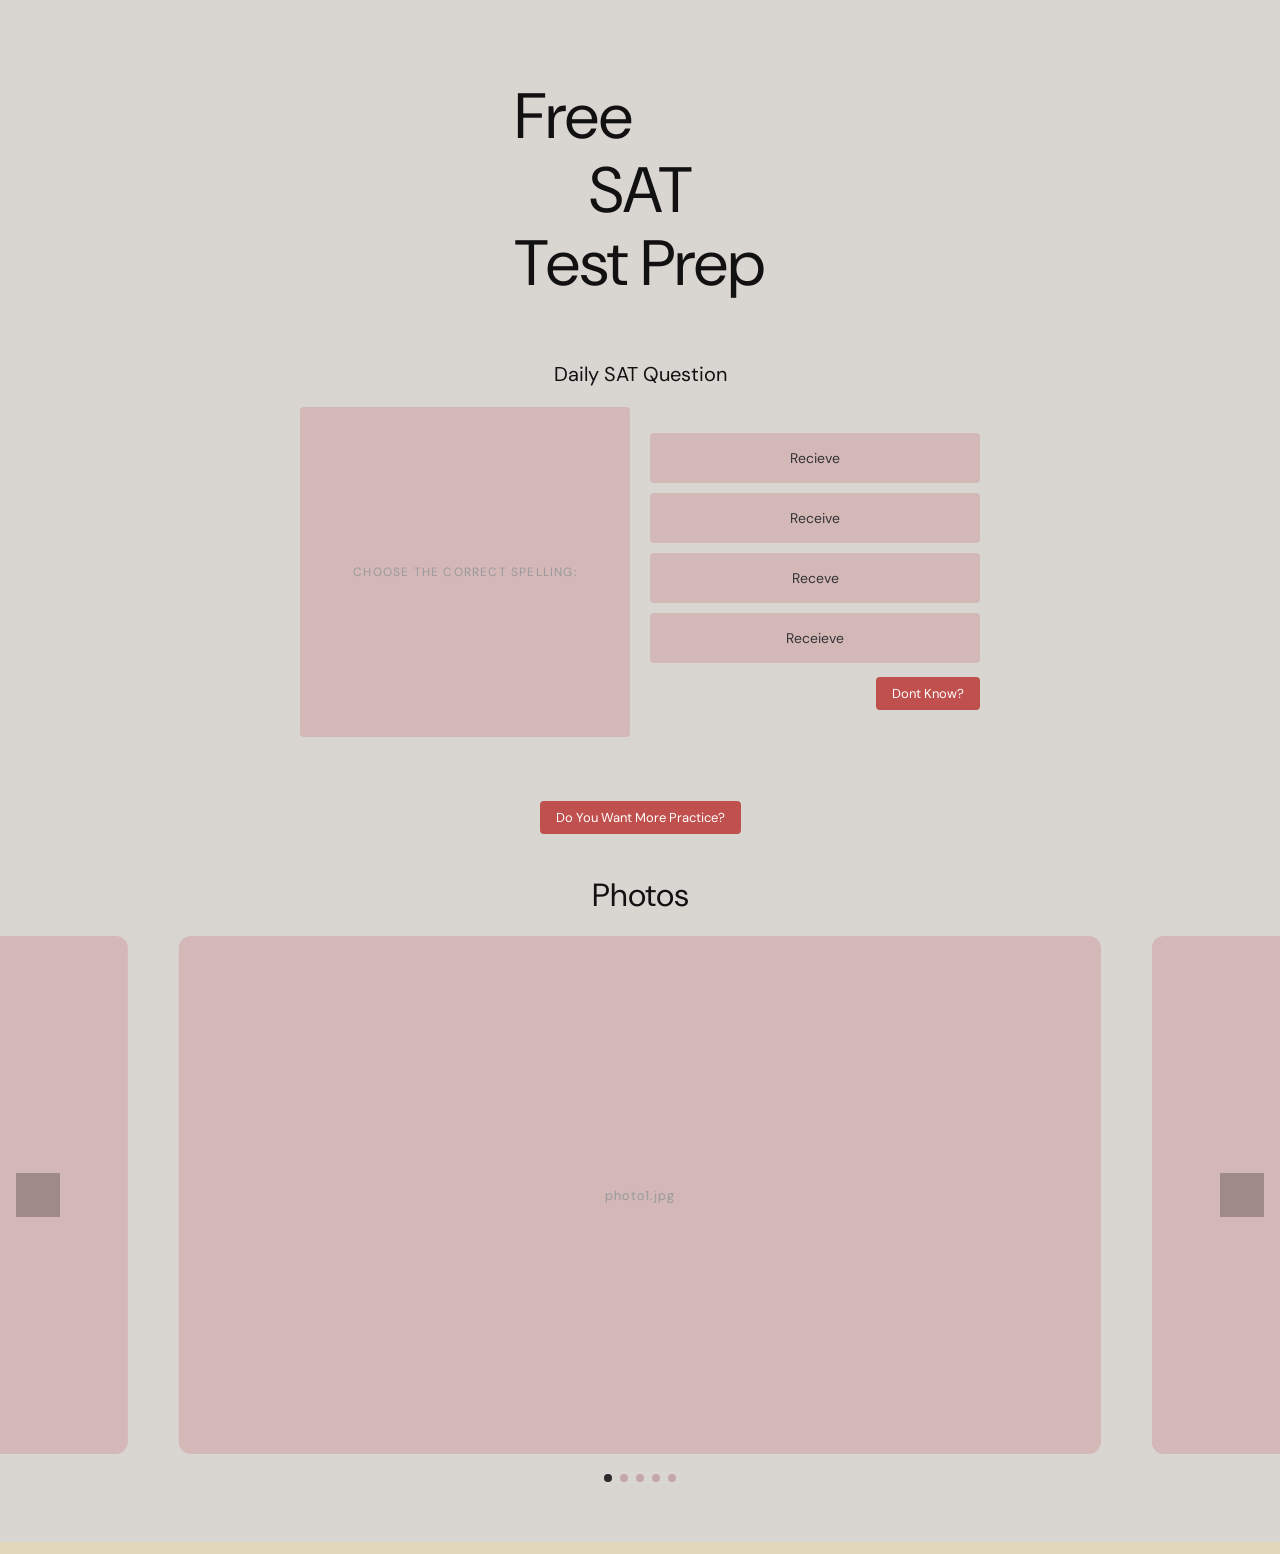
==== index.html @ 40c42f34 "Add files via upload" ====
<!DOCTYPE html>
<html lang="en">
<head>
<meta charset="UTF-8">
<meta name="viewport" content="width=device-width, initial-scale=1.0">
<title>Free SAT Test Prep</title>
<link href="https://fonts.googleapis.com/css2?family=DM+Sans:wght@300;400;500&display=swap" rel="stylesheet">
<link rel="stylesheet" href="sat_landing.css">
</head>
<body>

<section class="hero">
  <h1 class="hero-title">
    <span class="line1">Free</span>
    <span class="line2">SAT</span>
    <span class="line3">Test Prep</span>
  </h1>
</section>

<section class="daily">
  <p class="daily-label">Daily SAT Question</p>
  <div class="question-card">
    <div class="question-box" id="questionBox">QUESTION</div>
    <div class="options-col" id="optionsCol">
      <button class="option-btn"></button>
      <button class="option-btn"></button>
      <button class="option-btn"></button>
      <button class="option-btn"></button>
      <button class="dont-know-btn">Dont Know?</button>
    </div>
  </div>
</section>

<button class="practiceMore">Do You Want More Practice?</button>

<section class="photos-section">
  <h2 class="photos-title">Photos</h2>
  <div class="carousel-wrapper">
    <button class="carousel-arrow left" id="prevBtn">&#8592;</button>
    <div class="carousel-track" id="carouselTrack">
      <div class="carousel-slide"><div class="placeholder-label">photo1.jpg</div></div>
      <div class="carousel-slide"><div class="placeholder-label">photo2.jpg</div></div>
      <div class="carousel-slide"><div class="placeholder-label">photo3.jpg</div></div>
      <div class="carousel-slide"><div class="placeholder-label">photo4.jpg</div></div>
      <div class="carousel-slide"><div class="placeholder-label">photo5.jpg</div></div>
    </div>
    <button class="carousel-arrow right" id="nextBtn">&#8594;</button>
  </div>
  <div class="carousel-dots" id="carouselDots"></div>
</section>

<footer></footer>

<script src="questions.js"></script>
<script src="sat_landing.js"></script>
<script src="tracker.js"></script>
</body>
</html>
---- sat_landing.css ----
*, *::before, *::after { box-sizing: border-box; margin: 0; padding: 0; }

body {
  background: #d9d5d1;
  font-family: 'DM Sans', sans-serif;
  min-height: 100vh;
  display: flex;
  flex-direction: column;
  align-items: center;
}

.hero {
  width: 100%;
  display: flex;
  justify-content: center;
  padding: 80px 40px 60px;
}

.hero-title {
  font-family: 'DM Sans', sans-serif;
  font-size: 64px;
  font-weight: 400;
  line-height: 1.15;
  color: #111;
  display: flex;
  flex-direction: column;
  align-items: flex-start;
}

.hero-title .line1 { align-self: flex-start; }
.hero-title .line2 { align-self: center; }
.hero-title .line3 { align-self: flex-end; }

.daily-label {
  font-size: 20px;
  font-weight: 400;
  color: #111;
  margin-bottom: 20px;
}

.daily {
  display: flex;
  flex-direction: column;
  align-items: center;
  width: 100%;
  padding: 0 40px 60px;
}

.question-card {
  display: flex;
  gap: 20px;
  width: 100%;
  max-width: 680px;
  align-items: flex-start;
}

.question-box {
  flex: 1;
  background: #d4b8b8;
  border-radius: 4px;
  min-height: 250px;
  aspect-ratio: 1;
  display: flex;
  align-items: center;
  justify-content: center;
  color: #999;
  font-size: 12px;
  letter-spacing: 0.1em;
  text-transform: uppercase;
}

.options-col {
  flex: 1;
  display: flex;
  flex-direction: column;
  gap: 10px;
  justify-content: center;
  align-self: center;
}

.option-btn {
  background: #d4b8b8;
  border: none;
  border-radius: 4px;
  padding: 16px;
  font-family: 'DM Sans', sans-serif;
  font-size: 14px;
  color: #333;
  cursor: pointer;
  text-align: center;
  transition: background 0.15s;
}
.option-btn:hover { background: #c4a8a8; }

.dont-know-btn {
  align-self: flex-end;
  margin-top: 4px;
  background: #c0504d;
  color: #fff;
  border: none;
  border-radius: 4px;
  padding: 8px 16px;
  font-family: 'DM Sans', sans-serif;
  font-size: 13px;
  cursor: pointer;
}
.dont-know-btn:hover { opacity: 0.9; }

footer {
  margin-top: auto;
  width: 100%;
  height: 12px;
  background: #e0d8b8;
}

.practiceMore {
  margin-top: 4px;
  background: #c0504d;
  color: #fff;
  border: none;
  border-radius: 4px;
  padding: 8px 16px;
  font-family: 'DM Sans', sans-serif;
  font-size: 13px;
  cursor: pointer;
}
.practiceMore:hover { opacity: 0.9; }

.photos-section {
  width: 100%;
  padding: 40px 0 60px;
  display: flex;
  flex-direction: column;
  align-items: flex-start;
  gap: 20px;
}

.photos-title {
  font-family: 'DM Sans', sans-serif;
  font-size: 32px;
  font-weight: 400;
  color: #111;
  align-self: center;
}

.carousel-wrapper {
  width: 100%;
  position: relative;
  overflow: hidden;
}

.carousel-track {
  display: flex;
  transition: transform 0.4s ease;
  will-change: transform;
}

.carousel-slide {
  min-width: 72%;
  margin: 0 2%;
  border-radius: 12px;
  overflow: hidden;
  background: #d4b8b8;
  aspect-ratio: 16/9;
  flex-shrink: 0;
}

.carousel-slide img {
  width: 100%;
  height: 100%;
  object-fit: cover;
  display: block;
}

.carousel-slide .placeholder-label {
  width: 100%;
  height: 100%;
  display: flex;
  align-items: center;
  justify-content: center;
  color: #999;
  font-size: 13px;
  letter-spacing: 0.08em;
}

.carousel-arrow {
  position: absolute;
  top: 50%;
  transform: translateY(-50%);
  background: rgba(0, 0, 0, 0.25);
  color: #fff;
  border: none;
  border-radius: 50%;
  width: 44px;
  height: 44px;
  font-size: 20px;
  cursor: pointer;
  display: flex;
  align-items: center;
  justify-content: center;
  z-index: 10;
  transition: background 0.2s;
  backdrop-filter: blur(4px);
}
.carousel-arrow:hover { background: rgba(0,0,0,0.45); }
.carousel-arrow.left { left: 16px; }
.carousel-arrow.right { right: 16px; }

.carousel-dots {
  display: flex;
  gap: 8px;
  align-self: center;
}

.carousel-dot {
  width: 8px;
  height: 8px;
  border-radius: 50%;
  background: #c4a8a8;
  cursor: pointer;
  transition: background 0.15s;
}
.carousel-dot.active { background: #2a2a2a; }
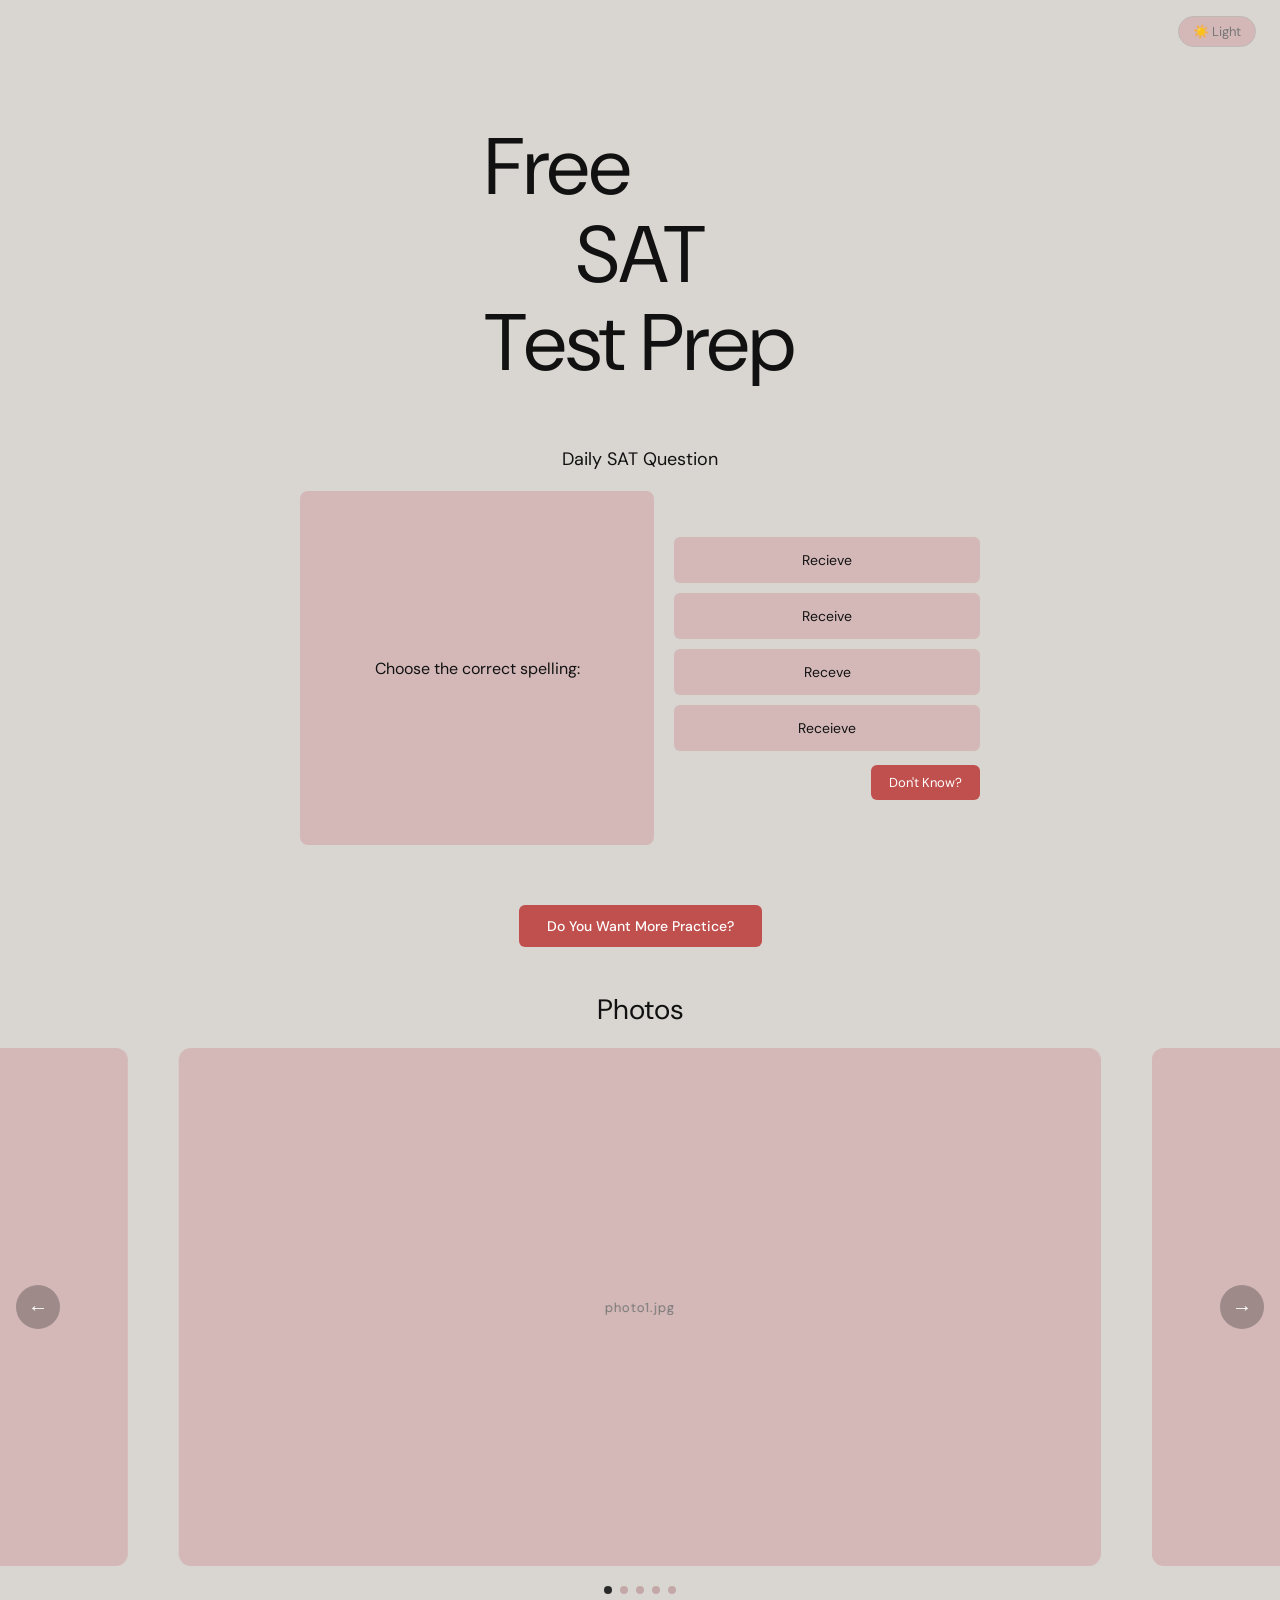
==== commit 00d12dec: "Add files via upload" ====
--- a/index.html
+++ b/index.html
@@ -6,8 +6,13 @@
 <title>Free SAT Test Prep</title>
 <link href="https://fonts.googleapis.com/css2?family=DM+Sans:wght@300;400;500&display=swap" rel="stylesheet">
 <link rel="stylesheet" href="sat_landing.css">
+<script src="theme.js"></script>
 </head>
 <body>
+
+<nav class="top-nav">
+  <button class="theme-toggle" id="themeToggle">☀️ Light</button>
+</nav>
 
 <section class="hero">
   <h1 class="hero-title">
@@ -26,7 +31,7 @@
       <button class="option-btn"></button>
       <button class="option-btn"></button>
       <button class="option-btn"></button>
-      <button class="dont-know-btn">Dont Know?</button>
+      <button class="dont-know-btn">Don't Know?</button>
     </div>
   </div>
 </section>
--- a/sat_landing.css
+++ b/sat_landing.css
@@ -1,27 +1,86 @@
+@import url('https://fonts.googleapis.com/css2?family=DM+Sans:wght@300;400;500&display=swap');
+
 *, *::before, *::after { box-sizing: border-box; margin: 0; padding: 0; }
 
+/* ── THEME VARIABLES ── */
+:root {
+  --bg:        #d9d5d1;
+  --surface:   #d4b8b8;
+  --surface2:  #c8c0bc;
+  --border:    #bfb8b4;
+  --text:      #111;
+  --text-muted:#777;
+  --accent:    #c0504d;
+  --footer:    #e0d8b8;
+  --dot:       #c4a8a8;
+  --dot-active:#2a2a2a;
+}
+
+body.dark {
+  --bg:        #0f0f0f;
+  --surface:   #1e1e1e;
+  --surface2:  #2a2a2a;
+  --border:    #333;
+  --text:      #f0f0f0;
+  --text-muted:#888;
+  --accent:    #c0504d;
+  --footer:    #1a1a1a;
+  --dot:       #444;
+  --dot-active:#f0f0f0;
+}
+
 body {
-  background: #d9d5d1;
+  background: var(--bg);
   font-family: 'DM Sans', sans-serif;
   min-height: 100vh;
   display: flex;
   flex-direction: column;
   align-items: center;
-}
-
+  transition: background 0.25s, color 0.25s;
+  color: var(--text);
+}
+
+/* ── TOP NAV ── */
+.top-nav {
+  width: 100%;
+  display: flex;
+  align-items: center;
+  justify-content: flex-end;
+  padding: 16px 24px;
+}
+
+/* ── THEME TOGGLE ── */
+.theme-toggle {
+  background: var(--surface);
+  border: 1px solid var(--border);
+  border-radius: 20px;
+  padding: 6px 14px;
+  font-family: 'DM Sans', sans-serif;
+  font-size: 13px;
+  font-weight: 400;
+  color: var(--text-muted);
+  cursor: pointer;
+  transition: all 0.15s;
+  display: flex;
+  align-items: center;
+  gap: 6px;
+}
+.theme-toggle:hover { color: var(--text); }
+
+/* ── HERO ── */
 .hero {
   width: 100%;
   display: flex;
   justify-content: center;
-  padding: 80px 40px 60px;
+  padding: 60px 40px 60px;
 }
 
 .hero-title {
   font-family: 'DM Sans', sans-serif;
-  font-size: 64px;
-  font-weight: 400;
-  line-height: 1.15;
-  color: #111;
+  font-size: clamp(48px, 10vw, 80px);
+  font-weight: 400;
+  line-height: 1.1;
+  color: var(--text);
   display: flex;
   flex-direction: column;
   align-items: flex-start;
@@ -31,10 +90,11 @@
 .hero-title .line2 { align-self: center; }
 .hero-title .line3 { align-self: flex-end; }
 
+/* ── DAILY QUESTION ── */
 .daily-label {
-  font-size: 20px;
-  font-weight: 400;
-  color: #111;
+  font-size: 18px;
+  font-weight: 400;
+  color: var(--text);
   margin-bottom: 20px;
 }
 
@@ -43,89 +103,111 @@
   flex-direction: column;
   align-items: center;
   width: 100%;
-  padding: 0 40px 60px;
+  padding: 0 24px 60px;
 }
 
 .question-card {
   display: flex;
-  gap: 20px;
-  width: 100%;
-  max-width: 680px;
-  align-items: flex-start;
+  flex-direction: column;
+  gap: 16px;
+  width: 100%;
+  max-width: 540px;
+}
+
+@media (min-width: 560px) {
+  .question-card {
+    flex-direction: row;
+    align-items: flex-start;
+    max-width: 680px;
+    gap: 20px;
+  }
 }
 
 .question-box {
-  flex: 1;
-  background: #d4b8b8;
-  border-radius: 4px;
-  min-height: 250px;
-  aspect-ratio: 1;
+  background: var(--surface);
+  border-radius: 8px;
+  min-height: 180px;
   display: flex;
   align-items: center;
   justify-content: center;
-  color: #999;
-  font-size: 12px;
-  letter-spacing: 0.1em;
-  text-transform: uppercase;
+  color: var(--text);
+  font-size: 16px;
+  font-weight: 400;
+  padding: 24px;
+  text-align: center;
+  transition: background 0.25s;
+}
+
+@media (min-width: 560px) {
+  .question-box {
+    flex: 1;
+    aspect-ratio: 1;
+    min-height: 0;
+  }
 }
 
 .options-col {
-  flex: 1;
   display: flex;
   flex-direction: column;
   gap: 10px;
-  justify-content: center;
-  align-self: center;
+  width: 100%;
+}
+
+@media (min-width: 560px) {
+  .options-col {
+    flex: 1;
+    justify-content: center;
+    align-self: center;
+    width: auto;
+  }
 }
 
 .option-btn {
-  background: #d4b8b8;
+  background: var(--surface);
   border: none;
-  border-radius: 4px;
-  padding: 16px;
+  border-radius: 6px;
+  padding: 14px 16px;
   font-family: 'DM Sans', sans-serif;
   font-size: 14px;
-  color: #333;
+  color: var(--text);
   cursor: pointer;
   text-align: center;
   transition: background 0.15s;
 }
-.option-btn:hover { background: #c4a8a8; }
+.option-btn:hover:not(:disabled) { background: var(--surface2); }
 
 .dont-know-btn {
   align-self: flex-end;
   margin-top: 4px;
-  background: #c0504d;
+  background: var(--accent);
   color: #fff;
   border: none;
-  border-radius: 4px;
-  padding: 8px 16px;
+  border-radius: 6px;
+  padding: 9px 18px;
   font-family: 'DM Sans', sans-serif;
   font-size: 13px;
   cursor: pointer;
-}
-.dont-know-btn:hover { opacity: 0.9; }
-
-footer {
-  margin-top: auto;
-  width: 100%;
-  height: 12px;
-  background: #e0d8b8;
-}
-
+  transition: opacity 0.15s;
+}
+.dont-know-btn:hover { opacity: 0.85; }
+
+/* ── PRACTICE BUTTON ── */
 .practiceMore {
-  margin-top: 4px;
-  background: #c0504d;
+  background: var(--accent);
   color: #fff;
   border: none;
-  border-radius: 4px;
-  padding: 8px 16px;
-  font-family: 'DM Sans', sans-serif;
-  font-size: 13px;
-  cursor: pointer;
-}
-.practiceMore:hover { opacity: 0.9; }
-
+  border-radius: 6px;
+  padding: 12px 28px;
+  font-family: 'DM Sans', sans-serif;
+  font-size: 14px;
+  font-weight: 500;
+  cursor: pointer;
+  transition: opacity 0.15s;
+  margin-bottom: 4px;
+}
+.practiceMore:hover { opacity: 0.85; }
+
+/* ── PHOTOS SECTION ── */
 .photos-section {
   width: 100%;
   padding: 40px 0 60px;
@@ -137,9 +219,9 @@
 
 .photos-title {
   font-family: 'DM Sans', sans-serif;
-  font-size: 32px;
-  font-weight: 400;
-  color: #111;
+  font-size: 28px;
+  font-weight: 400;
+  color: var(--text);
   align-self: center;
 }
 
@@ -160,9 +242,10 @@
   margin: 0 2%;
   border-radius: 12px;
   overflow: hidden;
-  background: #d4b8b8;
+  background: var(--surface);
   aspect-ratio: 16/9;
   flex-shrink: 0;
+  transition: background 0.25s;
 }
 
 .carousel-slide img {
@@ -178,7 +261,7 @@
   display: flex;
   align-items: center;
   justify-content: center;
-  color: #999;
+  color: var(--text-muted);
   font-size: 13px;
   letter-spacing: 0.08em;
 }
@@ -187,7 +270,7 @@
   position: absolute;
   top: 50%;
   transform: translateY(-50%);
-  background: rgba(0, 0, 0, 0.25);
+  background: rgba(0,0,0,0.25);
   color: #fff;
   border: none;
   border-radius: 50%;
@@ -216,8 +299,17 @@
   width: 8px;
   height: 8px;
   border-radius: 50%;
-  background: #c4a8a8;
+  background: var(--dot);
   cursor: pointer;
   transition: background 0.15s;
 }
-.carousel-dot.active { background: #2a2a2a; }+.carousel-dot.active { background: var(--dot-active); }
+
+/* ── FOOTER ── */
+footer {
+  margin-top: auto;
+  width: 100%;
+  height: 12px;
+  background: var(--footer);
+  transition: background 0.25s;
+}
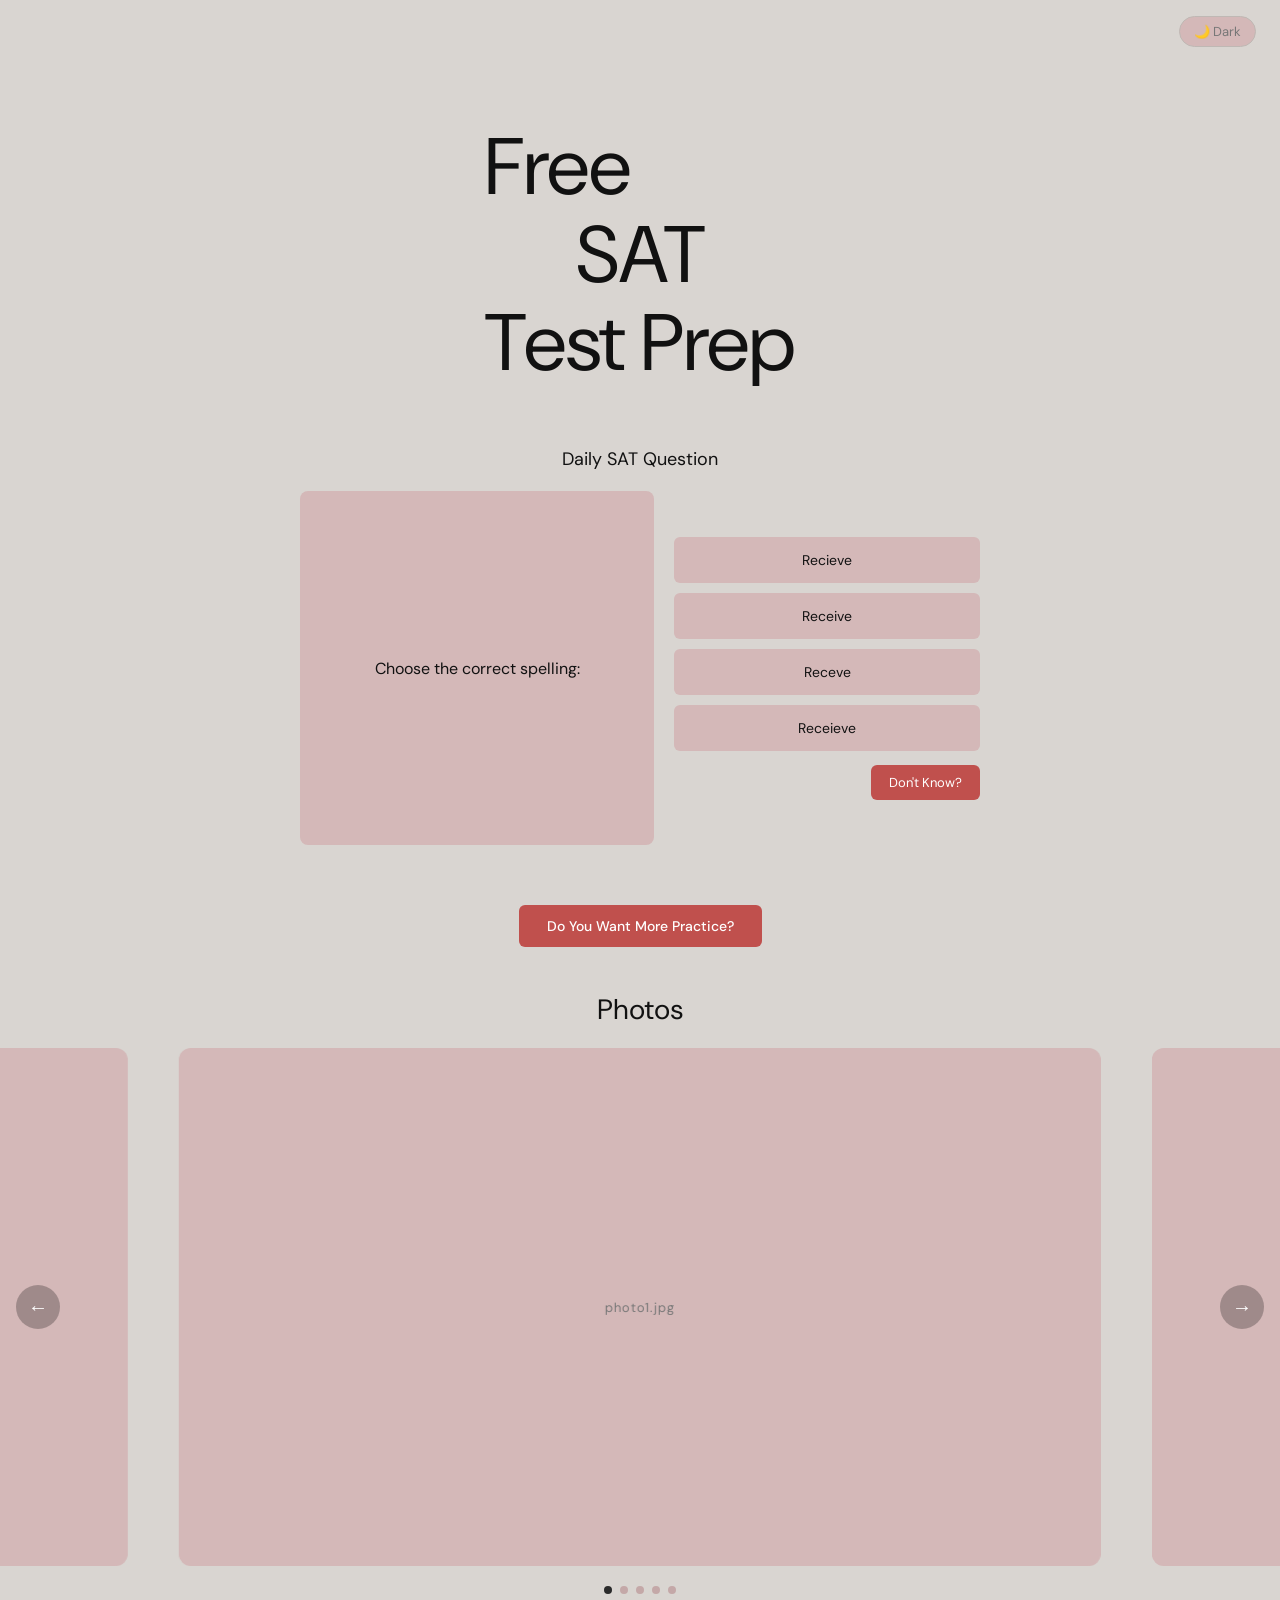
==== commit 6b8c48d0: "Add files via upload" ====
--- a/index.html
+++ b/index.html
@@ -6,13 +6,36 @@
 <title>Free SAT Test Prep</title>
 <link href="https://fonts.googleapis.com/css2?family=DM+Sans:wght@300;400;500&display=swap" rel="stylesheet">
 <link rel="stylesheet" href="sat_landing.css">
-<script src="theme.js"></script>
+<script>
+  // Apply saved theme before paint to avoid flash
+  if (localStorage.getItem('sat_theme') === 'dark') document.documentElement.classList.add('dark-pre');
+</script>
+<style>
+  .dark-pre body, body.dark {
+    --bg:#0f0f0f;--surface:#1e1e1e;--surface2:#2a2a2a;--border:#333;
+    --text:#f0f0f0;--text-muted:#888;--footer:#1a1a1a;--dot:#444;--dot-active:#f0f0f0;
+  }
+</style>
 </head>
 <body>
 
 <nav class="top-nav">
-  <button class="theme-toggle" id="themeToggle">☀️ Light</button>
+  <button class="theme-toggle" id="themeToggle" onclick="
+    var isDark = document.body.classList.toggle('dark');
+    localStorage.setItem('sat_theme', isDark ? 'dark' : 'light');
+    this.textContent = isDark ? '☀️ Light' : '🌙 Dark';
+  ">🌙 Dark</button>
 </nav>
+<script>
+  // Sync body class and button label on load
+  (function() {
+    var btn = document.getElementById('themeToggle');
+    if (localStorage.getItem('sat_theme') === 'dark') {
+      document.body.classList.add('dark');
+      if (btn) btn.textContent = '☀️ Light';
+    }
+  })();
+</script>
 
 <section class="hero">
   <h1 class="hero-title">
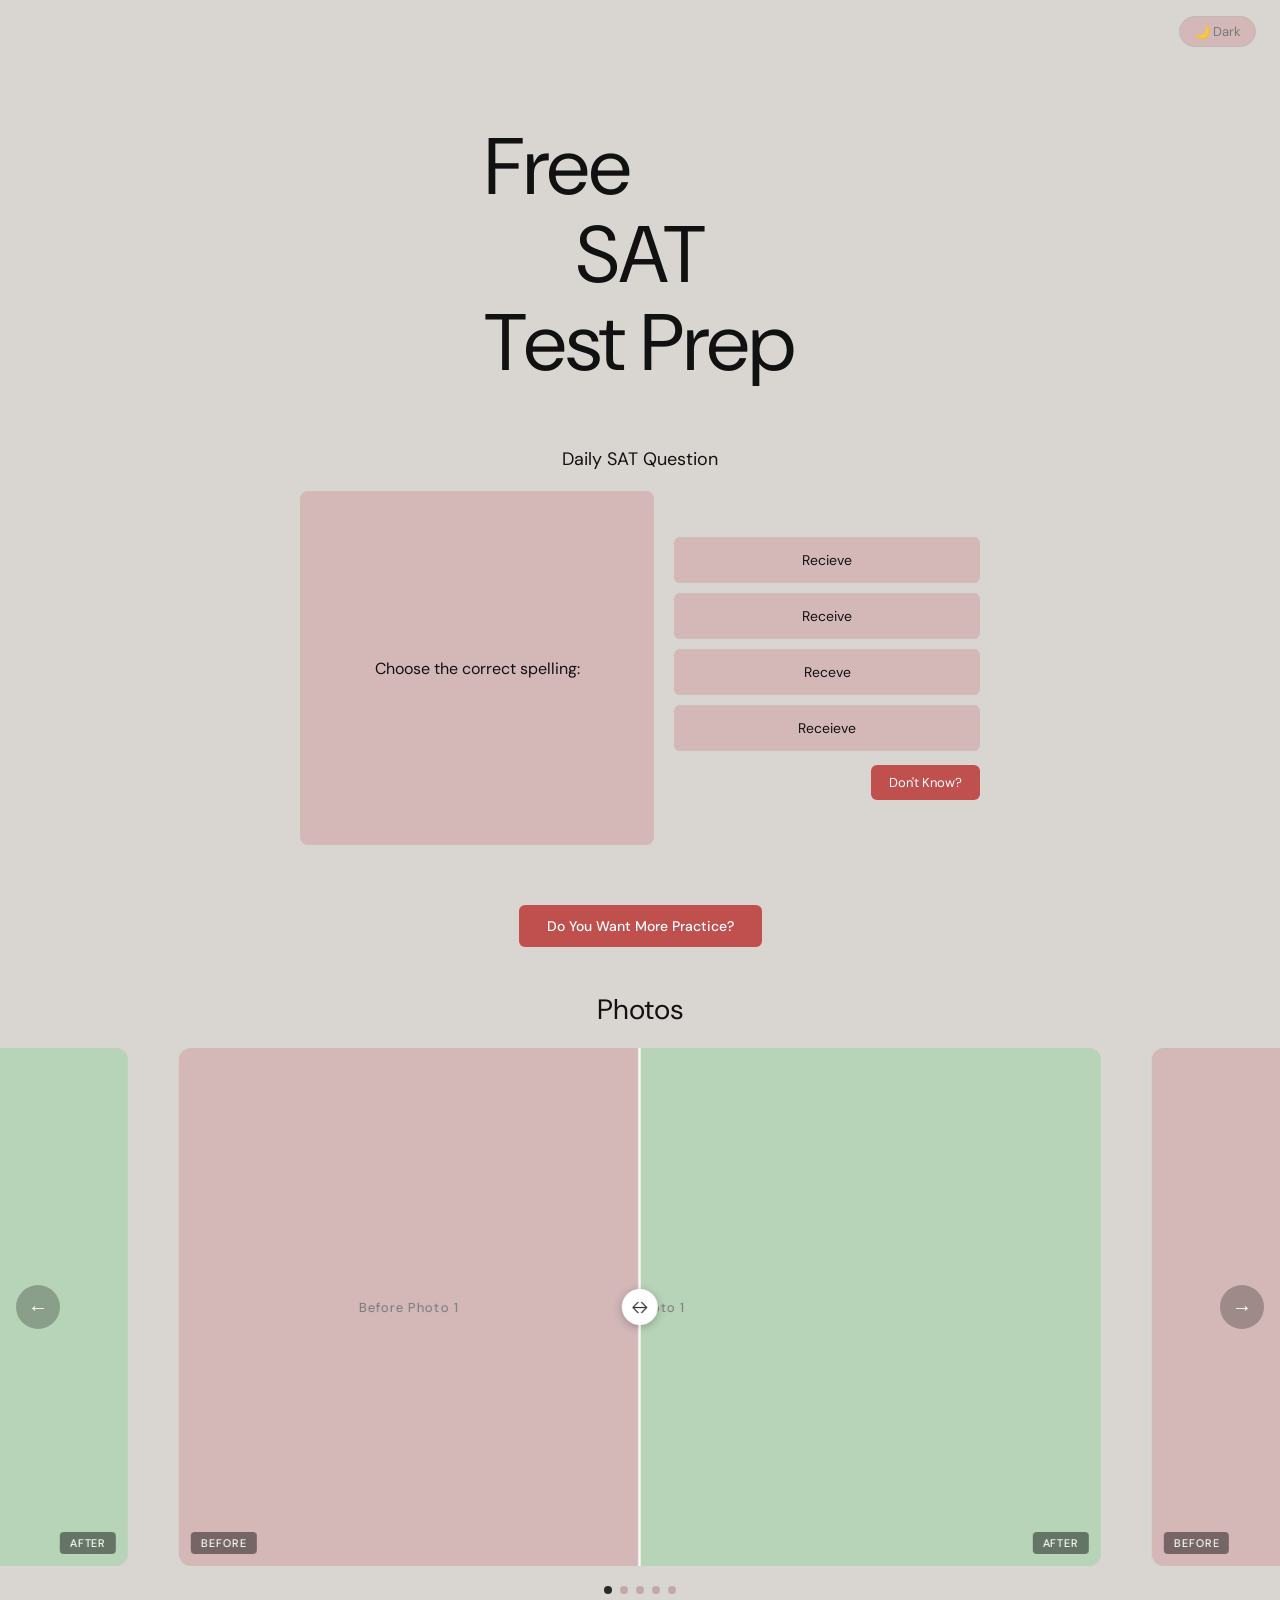
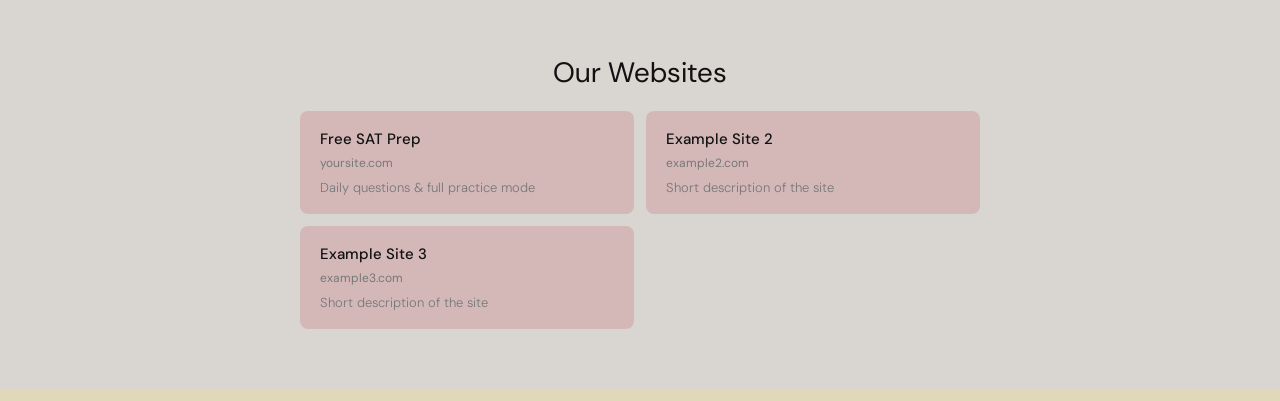
==== commit 909bdeb0: "Add files via upload" ====
--- a/index.html
+++ b/index.html
@@ -6,16 +6,6 @@
 <title>Free SAT Test Prep</title>
 <link href="https://fonts.googleapis.com/css2?family=DM+Sans:wght@300;400;500&display=swap" rel="stylesheet">
 <link rel="stylesheet" href="sat_landing.css">
-<script>
-  // Apply saved theme before paint to avoid flash
-  if (localStorage.getItem('sat_theme') === 'dark') document.documentElement.classList.add('dark-pre');
-</script>
-<style>
-  .dark-pre body, body.dark {
-    --bg:#0f0f0f;--surface:#1e1e1e;--surface2:#2a2a2a;--border:#333;
-    --text:#f0f0f0;--text-muted:#888;--footer:#1a1a1a;--dot:#444;--dot-active:#f0f0f0;
-  }
-</style>
 </head>
 <body>
 
@@ -27,7 +17,6 @@
   ">🌙 Dark</button>
 </nav>
 <script>
-  // Sync body class and button label on load
   (function() {
     var btn = document.getElementById('themeToggle');
     if (localStorage.getItem('sat_theme') === 'dark') {
@@ -66,15 +55,67 @@
   <div class="carousel-wrapper">
     <button class="carousel-arrow left" id="prevBtn">&#8592;</button>
     <div class="carousel-track" id="carouselTrack">
-      <div class="carousel-slide"><div class="placeholder-label">photo1.jpg</div></div>
-      <div class="carousel-slide"><div class="placeholder-label">photo2.jpg</div></div>
-      <div class="carousel-slide"><div class="placeholder-label">photo3.jpg</div></div>
-      <div class="carousel-slide"><div class="placeholder-label">photo4.jpg</div></div>
-      <div class="carousel-slide"><div class="placeholder-label">photo5.jpg</div></div>
+
+      <div class="carousel-slide">
+        <div class="ba-slider">
+          <div class="ba-after"><div class="ba-placeholder">After Photo 1</div></div>
+          <div class="ba-before"><div class="ba-placeholder">Before Photo 1</div></div>
+          <div class="ba-handle"><div class="ba-handle-line"></div><div class="ba-handle-circle">&#8596;</div><div class="ba-handle-line"></div></div>
+          <span class="ba-label ba-label-before">Before</span>
+          <span class="ba-label ba-label-after">After</span>
+        </div>
+      </div>
+
+      <div class="carousel-slide">
+        <div class="ba-slider">
+          <div class="ba-after"><div class="ba-placeholder">After Photo 2</div></div>
+          <div class="ba-before"><div class="ba-placeholder">Before Photo 2</div></div>
+          <div class="ba-handle"><div class="ba-handle-line"></div><div class="ba-handle-circle">&#8596;</div><div class="ba-handle-line"></div></div>
+          <span class="ba-label ba-label-before">Before</span>
+          <span class="ba-label ba-label-after">After</span>
+        </div>
+      </div>
+
+      <div class="carousel-slide">
+        <div class="ba-slider">
+          <div class="ba-after"><div class="ba-placeholder">After Photo 3</div></div>
+          <div class="ba-before"><div class="ba-placeholder">Before Photo 3</div></div>
+          <div class="ba-handle"><div class="ba-handle-line"></div><div class="ba-handle-circle">&#8596;</div><div class="ba-handle-line"></div></div>
+          <span class="ba-label ba-label-before">Before</span>
+          <span class="ba-label ba-label-after">After</span>
+        </div>
+      </div>
+
+      <div class="carousel-slide">
+        <div class="ba-slider">
+          <div class="ba-after"><div class="ba-placeholder">After Photo 4</div></div>
+          <div class="ba-before"><div class="ba-placeholder">Before Photo 4</div></div>
+          <div class="ba-handle"><div class="ba-handle-line"></div><div class="ba-handle-circle">&#8596;</div><div class="ba-handle-line"></div></div>
+          <span class="ba-label ba-label-before">Before</span>
+          <span class="ba-label ba-label-after">After</span>
+        </div>
+      </div>
+
+      <div class="carousel-slide">
+        <div class="ba-slider">
+          <div class="ba-after"><div class="ba-placeholder">After Photo 5</div></div>
+          <div class="ba-before"><div class="ba-placeholder">Before Photo 5</div></div>
+          <div class="ba-handle"><div class="ba-handle-line"></div><div class="ba-handle-circle">&#8596;</div><div class="ba-handle-line"></div></div>
+          <span class="ba-label ba-label-before">Before</span>
+          <span class="ba-label ba-label-after">After</span>
+        </div>
+      </div>
+
     </div>
     <button class="carousel-arrow right" id="nextBtn">&#8594;</button>
   </div>
   <div class="carousel-dots" id="carouselDots"></div>
+</section>
+
+<!-- ── WEBSITES SECTION ── -->
+<section class="websites-section">
+  <h2 class="photos-title">Our Websites</h2>
+  <div class="websites-grid" id="websitesGrid"></div>
 </section>
 
 <footer></footer>
--- a/sat_landing.css
+++ b/sat_landing.css
@@ -312,4 +312,170 @@
   height: 12px;
   background: var(--footer);
   transition: background 0.25s;
+}
+
+/* ── BEFORE / AFTER SLIDER ── */
+.ba-slider {
+  position: relative;
+  width: 100%;
+  height: 100%;
+  overflow: hidden;
+  cursor: col-resize;
+  user-select: none;
+  border-radius: 12px;
+}
+
+.ba-after,
+.ba-before {
+  position: absolute;
+  inset: 0;
+  overflow: hidden;
+}
+
+.ba-after {
+  background: #b8d4b8;
+  z-index: 1;
+}
+
+.ba-before {
+  width: 50%;
+  background: var(--surface);
+  z-index: 2;
+  border-right: 2px solid rgba(255,255,255,0.6);
+}
+
+.ba-after img,
+.ba-before img {
+  position: absolute;
+  inset: 0;
+  width: 100%;
+  height: 100%;
+  object-fit: cover;
+  display: block;
+  pointer-events: none;
+}
+
+/* when using real images, ba-before img needs to be full width but clipped by parent */
+.ba-before img {
+  width: calc(100% / 0.5); /* will be overridden by JS */
+}
+
+.ba-placeholder {
+  width: 100%;
+  height: 100%;
+  display: flex;
+  align-items: center;
+  justify-content: center;
+  font-size: 13px;
+  letter-spacing: 0.08em;
+  color: var(--text-muted);
+}
+
+.ba-handle {
+  position: absolute;
+  top: 0;
+  left: 50%;
+  transform: translateX(-50%);
+  height: 100%;
+  z-index: 10;
+  display: flex;
+  flex-direction: column;
+  align-items: center;
+  pointer-events: none;
+}
+
+.ba-handle-line {
+  flex: 1;
+  width: 2px;
+  background: #fff;
+  opacity: 0.8;
+}
+
+.ba-handle-circle {
+  width: 36px;
+  height: 36px;
+  border-radius: 50%;
+  background: #fff;
+  display: flex;
+  align-items: center;
+  justify-content: center;
+  font-size: 16px;
+  color: #333;
+  box-shadow: 0 2px 8px rgba(0,0,0,0.25);
+  flex-shrink: 0;
+}
+
+.ba-label {
+  position: absolute;
+  bottom: 12px;
+  z-index: 5;
+  background: rgba(0,0,0,0.45);
+  color: #fff;
+  font-size: 11px;
+  font-weight: 500;
+  letter-spacing: 0.08em;
+  text-transform: uppercase;
+  padding: 4px 10px;
+  border-radius: 4px;
+  pointer-events: none;
+}
+
+.ba-label-before { left: 12px; }
+.ba-label-after  { right: 12px; }
+
+/* ── WEBSITES SECTION ── */
+.websites-section {
+  width: 100%;
+  padding: 0 24px 60px;
+  display: flex;
+  flex-direction: column;
+  gap: 20px;
+  align-items: flex-start;
+}
+
+.websites-grid {
+  display: grid;
+  grid-template-columns: 1fr;
+  gap: 12px;
+  width: 100%;
+  max-width: 680px;
+  align-self: center;
+}
+
+@media (min-width: 500px) {
+  .websites-grid { grid-template-columns: 1fr 1fr; }
+}
+
+.website-card {
+  background: var(--surface);
+  border-radius: 8px;
+  padding: 18px 20px;
+  display: flex;
+  flex-direction: column;
+  gap: 6px;
+  text-decoration: none;
+  transition: background 0.15s;
+  cursor: pointer;
+}
+.website-card:hover { background: var(--surface2); }
+
+.website-card-name {
+  font-size: 15px;
+  font-weight: 500;
+  color: var(--text);
+}
+
+.website-card-url {
+  font-size: 12px;
+  color: var(--text-muted);
+  white-space: nowrap;
+  overflow: hidden;
+  text-overflow: ellipsis;
+}
+
+.website-card-desc {
+  font-size: 13px;
+  color: var(--text-muted);
+  font-weight: 300;
+  margin-top: 2px;
 }
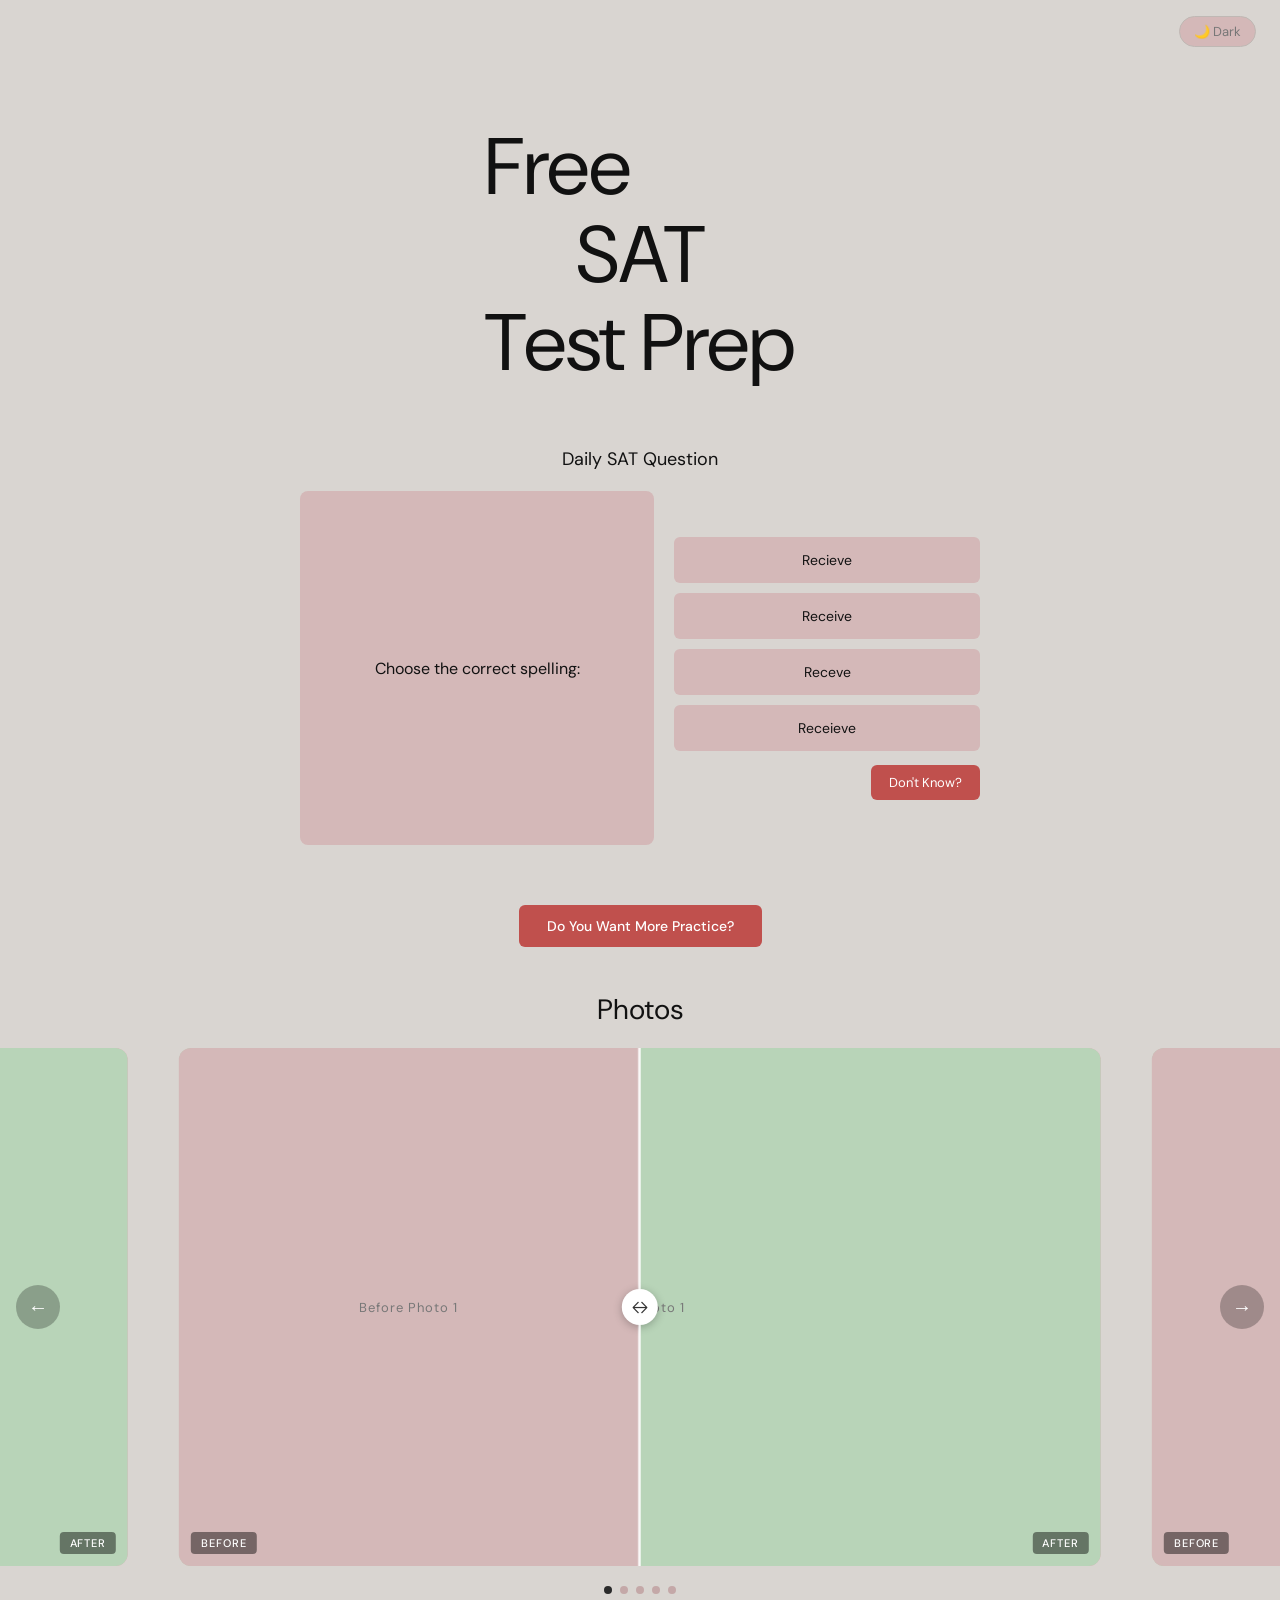
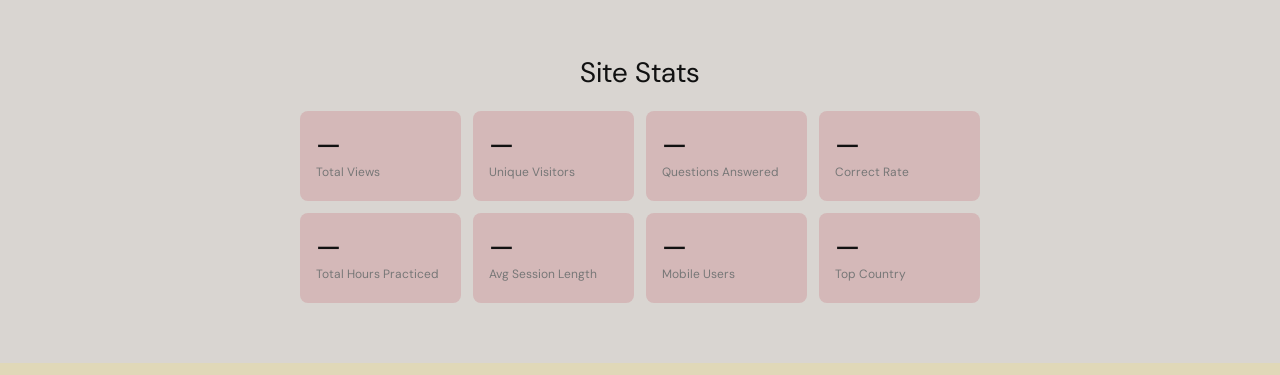
==== commit 7a288b3d: "Add files via upload" ====
--- a/index.html
+++ b/index.html
@@ -112,10 +112,19 @@
   <div class="carousel-dots" id="carouselDots"></div>
 </section>
 
-<!-- ── WEBSITES SECTION ── -->
+<!-- ── STATS SECTION ── -->
 <section class="websites-section">
-  <h2 class="photos-title">Our Websites</h2>
-  <div class="websites-grid" id="websitesGrid"></div>
+  <h2 class="photos-title">Site Stats</h2>
+  <div class="stats-grid" id="statsGrid">
+    <div class="stat-card"><div class="stat-value" id="s-views">—</div><div class="stat-label">Total Views</div></div>
+    <div class="stat-card"><div class="stat-value" id="s-unique">—</div><div class="stat-label">Unique Visitors</div></div>
+    <div class="stat-card"><div class="stat-value" id="s-answered">—</div><div class="stat-label">Questions Answered</div></div>
+    <div class="stat-card"><div class="stat-value" id="s-correct">—</div><div class="stat-label">Correct Rate</div></div>
+    <div class="stat-card"><div class="stat-value" id="s-time">—</div><div class="stat-label">Total Hours Practiced</div></div>
+    <div class="stat-card"><div class="stat-value" id="s-avg">—</div><div class="stat-label">Avg Session Length</div></div>
+    <div class="stat-card"><div class="stat-value" id="s-mobile">—</div><div class="stat-label">Mobile Users</div></div>
+    <div class="stat-card"><div class="stat-value" id="s-country">—</div><div class="stat-label">Top Country</div></div>
+  </div>
 </section>
 
 <footer></footer>
--- a/sat_landing.css
+++ b/sat_landing.css
@@ -478,4 +478,43 @@
   color: var(--text-muted);
   font-weight: 300;
   margin-top: 2px;
+}
+
+/* ── STATS GRID ── */
+.stats-grid {
+  display: grid;
+  grid-template-columns: 1fr 1fr;
+  gap: 12px;
+  width: 100%;
+  max-width: 680px;
+  align-self: center;
+}
+
+@media (min-width: 560px) {
+  .stats-grid { grid-template-columns: repeat(4, 1fr); }
+}
+
+.stat-card {
+  background: var(--surface);
+  border-radius: 8px;
+  padding: 20px 16px;
+  display: flex;
+  flex-direction: column;
+  gap: 6px;
+  transition: background 0.25s;
+}
+
+.stat-value {
+  font-size: 28px;
+  font-weight: 500;
+  color: var(--text);
+  line-height: 1;
+  font-variant-numeric: tabular-nums;
+}
+
+.stat-label {
+  font-size: 12px;
+  color: var(--text-muted);
+  font-weight: 400;
+  line-height: 1.3;
 }
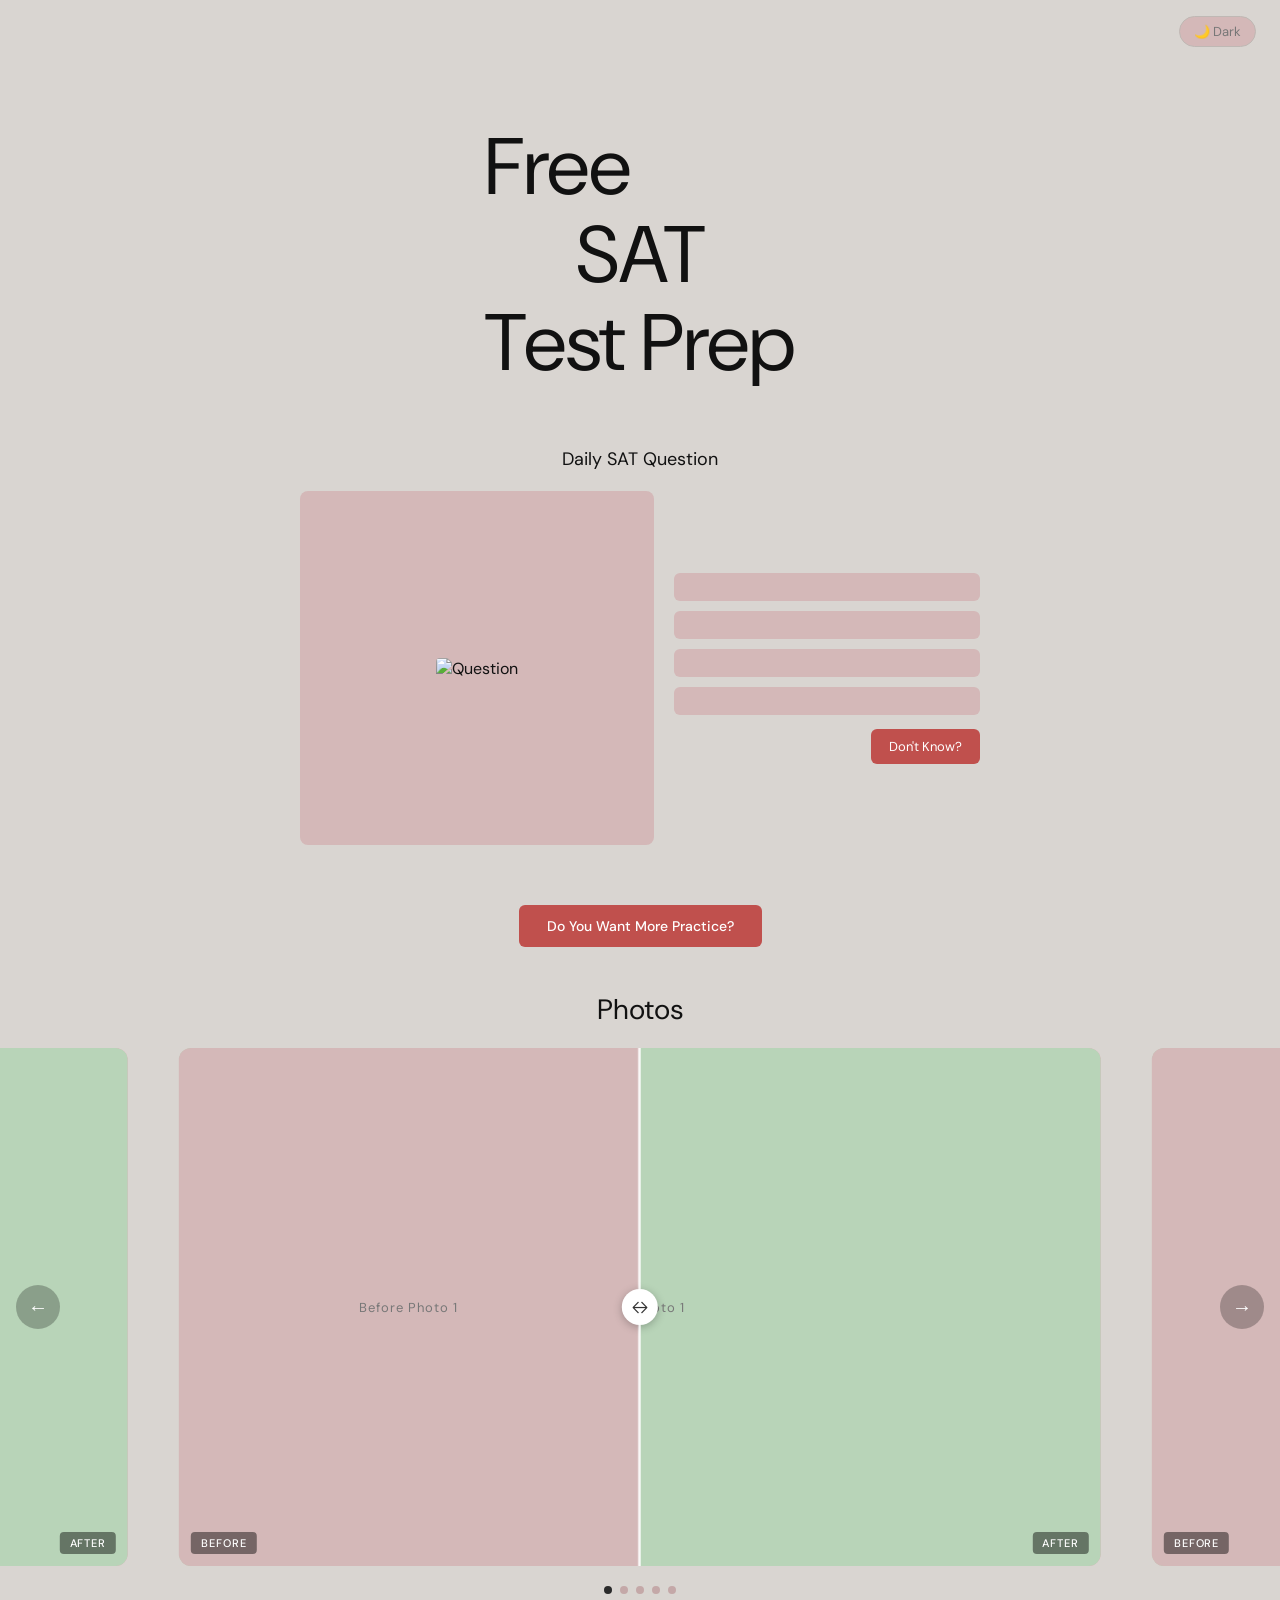
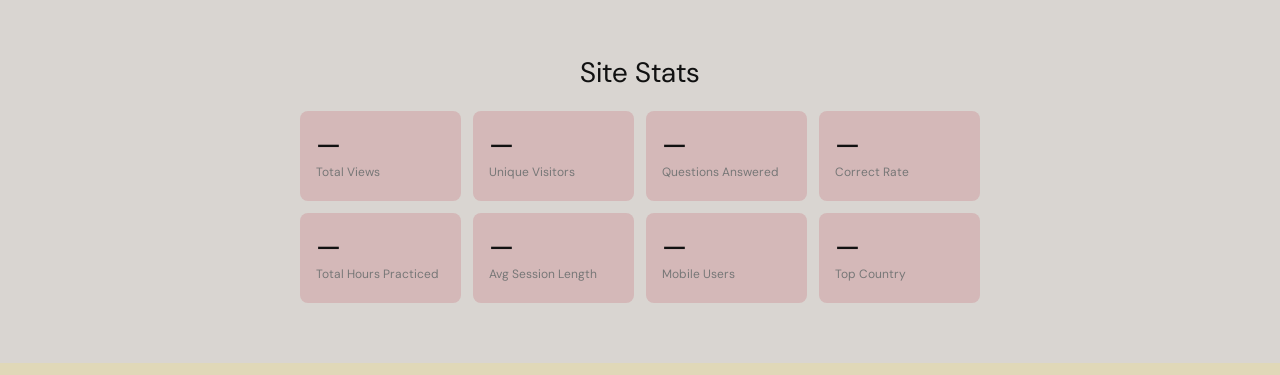
==== commit b42f0290: "Add files via upload" ====
--- a/index.html
+++ b/index.html
@@ -37,7 +37,9 @@
 <section class="daily">
   <p class="daily-label">Daily SAT Question</p>
   <div class="question-card">
-    <div class="question-box" id="questionBox">QUESTION</div>
+    <div class="question-box" id="questionBox">
+      <img id="questionImg" src="" alt="SAT Question" style="width:100%;height:100%;object-fit:contain;display:block;">
+    </div>
     <div class="options-col" id="optionsCol">
       <button class="option-btn"></button>
       <button class="option-btn"></button>
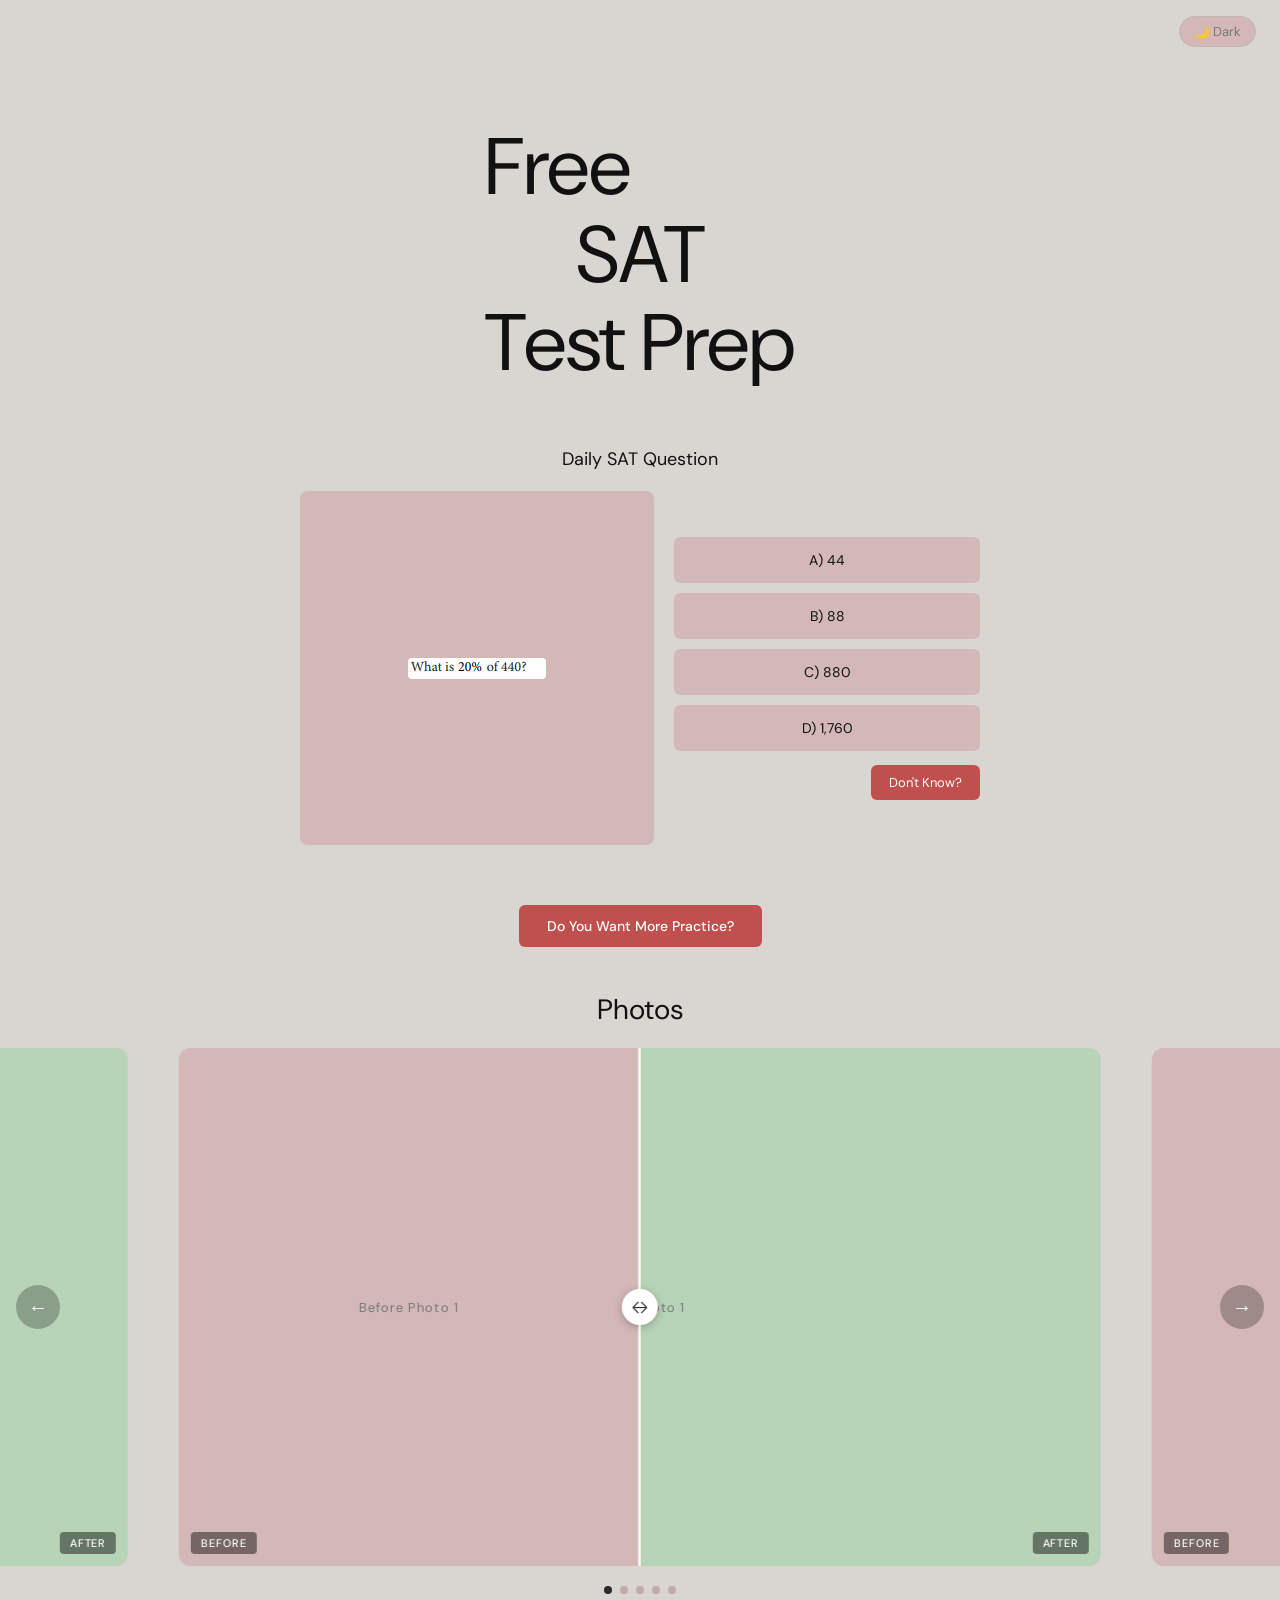
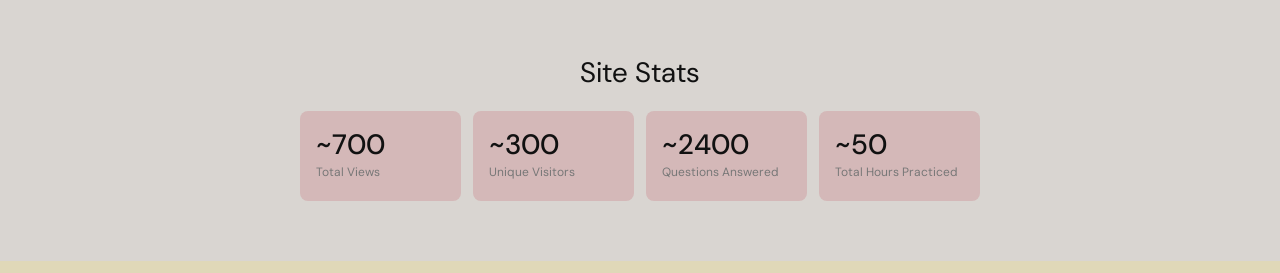
==== commit 09cb2c43: "Add files via upload" ====
--- a/index.html
+++ b/index.html
@@ -118,14 +118,10 @@
 <section class="websites-section">
   <h2 class="photos-title">Site Stats</h2>
   <div class="stats-grid" id="statsGrid">
-    <div class="stat-card"><div class="stat-value" id="s-views">—</div><div class="stat-label">Total Views</div></div>
-    <div class="stat-card"><div class="stat-value" id="s-unique">—</div><div class="stat-label">Unique Visitors</div></div>
-    <div class="stat-card"><div class="stat-value" id="s-answered">—</div><div class="stat-label">Questions Answered</div></div>
-    <div class="stat-card"><div class="stat-value" id="s-correct">—</div><div class="stat-label">Correct Rate</div></div>
-    <div class="stat-card"><div class="stat-value" id="s-time">—</div><div class="stat-label">Total Hours Practiced</div></div>
-    <div class="stat-card"><div class="stat-value" id="s-avg">—</div><div class="stat-label">Avg Session Length</div></div>
-    <div class="stat-card"><div class="stat-value" id="s-mobile">—</div><div class="stat-label">Mobile Users</div></div>
-    <div class="stat-card"><div class="stat-value" id="s-country">—</div><div class="stat-label">Top Country</div></div>
+    <div class="stat-card"><div class="stat-value" id="s-views">~700</div><div class="stat-label">Total Views</div></div>
+    <div class="stat-card"><div class="stat-value" id="s-unique">~300</div><div class="stat-label">Unique Visitors</div></div>
+    <div class="stat-card"><div class="stat-value" id="s-answered">~2400</div><div class="stat-label">Questions Answered</div></div>
+    <div class="stat-card"><div class="stat-value" id="s-time">~50</div><div class="stat-label">Total Hours Practiced</div></div>
   </div>
 </section>
 
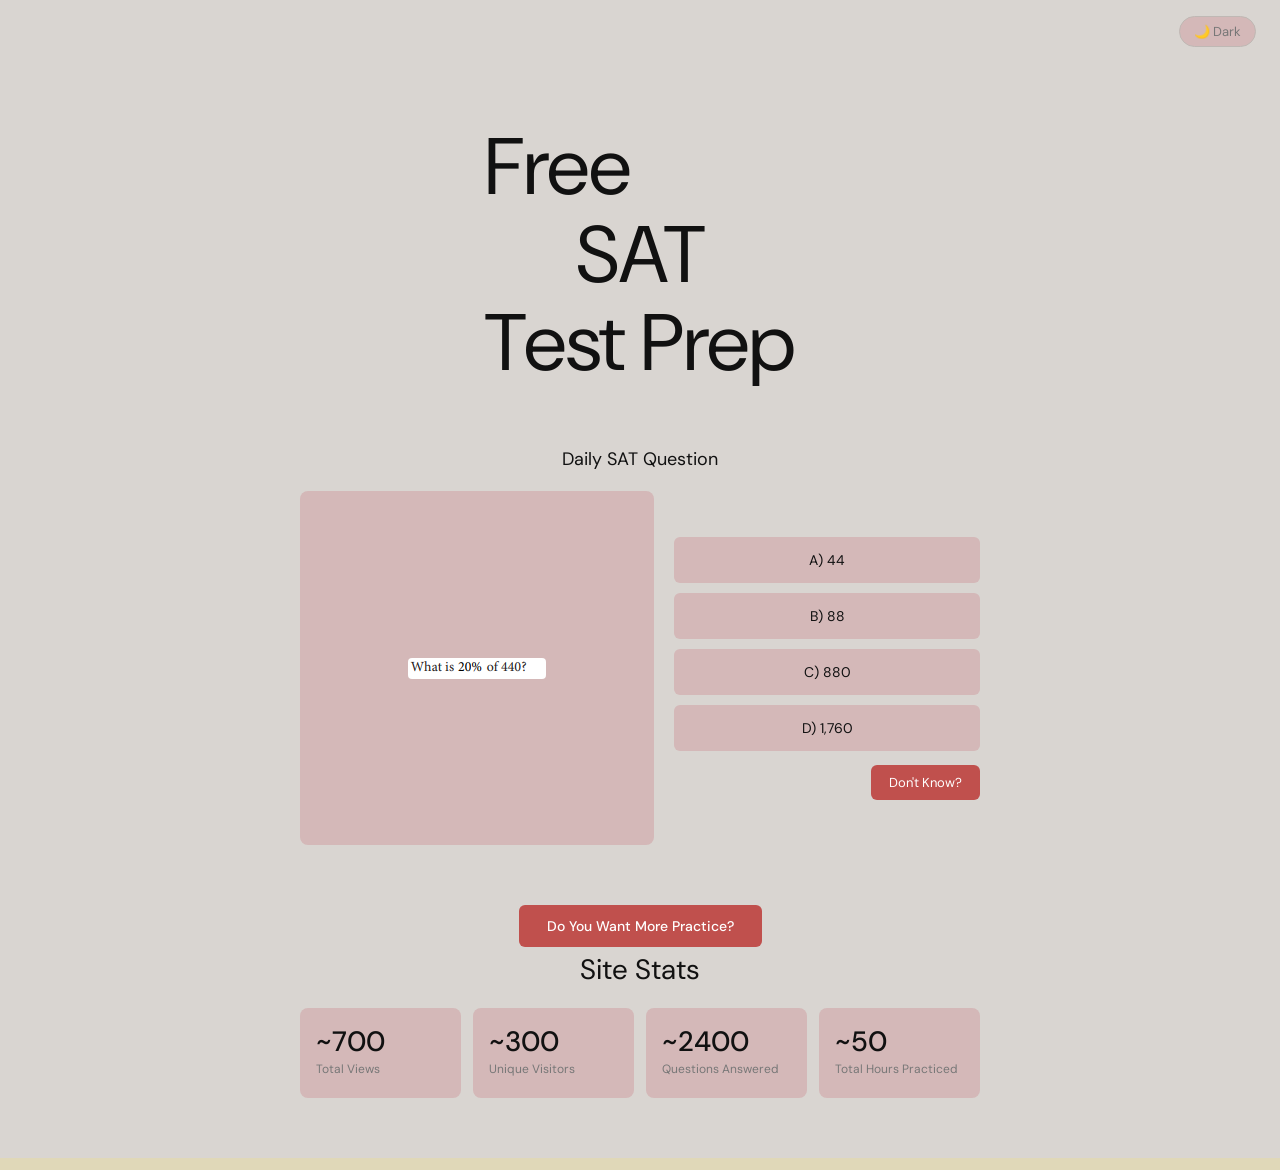
==== commit 041c06c6: "Update index.html" ====
--- a/index.html
+++ b/index.html
@@ -51,69 +51,7 @@
 </section>
 
 <button class="practiceMore">Do You Want More Practice?</button>
-
-<section class="photos-section">
-  <h2 class="photos-title">Photos</h2>
-  <div class="carousel-wrapper">
-    <button class="carousel-arrow left" id="prevBtn">&#8592;</button>
-    <div class="carousel-track" id="carouselTrack">
-
-      <div class="carousel-slide">
-        <div class="ba-slider">
-          <div class="ba-after"><div class="ba-placeholder">After Photo 1</div></div>
-          <div class="ba-before"><div class="ba-placeholder">Before Photo 1</div></div>
-          <div class="ba-handle"><div class="ba-handle-line"></div><div class="ba-handle-circle">&#8596;</div><div class="ba-handle-line"></div></div>
-          <span class="ba-label ba-label-before">Before</span>
-          <span class="ba-label ba-label-after">After</span>
-        </div>
-      </div>
-
-      <div class="carousel-slide">
-        <div class="ba-slider">
-          <div class="ba-after"><div class="ba-placeholder">After Photo 2</div></div>
-          <div class="ba-before"><div class="ba-placeholder">Before Photo 2</div></div>
-          <div class="ba-handle"><div class="ba-handle-line"></div><div class="ba-handle-circle">&#8596;</div><div class="ba-handle-line"></div></div>
-          <span class="ba-label ba-label-before">Before</span>
-          <span class="ba-label ba-label-after">After</span>
-        </div>
-      </div>
-
-      <div class="carousel-slide">
-        <div class="ba-slider">
-          <div class="ba-after"><div class="ba-placeholder">After Photo 3</div></div>
-          <div class="ba-before"><div class="ba-placeholder">Before Photo 3</div></div>
-          <div class="ba-handle"><div class="ba-handle-line"></div><div class="ba-handle-circle">&#8596;</div><div class="ba-handle-line"></div></div>
-          <span class="ba-label ba-label-before">Before</span>
-          <span class="ba-label ba-label-after">After</span>
-        </div>
-      </div>
-
-      <div class="carousel-slide">
-        <div class="ba-slider">
-          <div class="ba-after"><div class="ba-placeholder">After Photo 4</div></div>
-          <div class="ba-before"><div class="ba-placeholder">Before Photo 4</div></div>
-          <div class="ba-handle"><div class="ba-handle-line"></div><div class="ba-handle-circle">&#8596;</div><div class="ba-handle-line"></div></div>
-          <span class="ba-label ba-label-before">Before</span>
-          <span class="ba-label ba-label-after">After</span>
-        </div>
-      </div>
-
-      <div class="carousel-slide">
-        <div class="ba-slider">
-          <div class="ba-after"><div class="ba-placeholder">After Photo 5</div></div>
-          <div class="ba-before"><div class="ba-placeholder">Before Photo 5</div></div>
-          <div class="ba-handle"><div class="ba-handle-line"></div><div class="ba-handle-circle">&#8596;</div><div class="ba-handle-line"></div></div>
-          <span class="ba-label ba-label-before">Before</span>
-          <span class="ba-label ba-label-after">After</span>
-        </div>
-      </div>
-
-    </div>
-    <button class="carousel-arrow right" id="nextBtn">&#8594;</button>
-  </div>
-  <div class="carousel-dots" id="carouselDots"></div>
-</section>
-
+  
 <!-- ── STATS SECTION ── -->
 <section class="websites-section">
   <h2 class="photos-title">Site Stats</h2>
@@ -131,4 +69,4 @@
 <script src="sat_landing.js"></script>
 <script src="tracker.js"></script>
 </body>
-</html>+</html>
